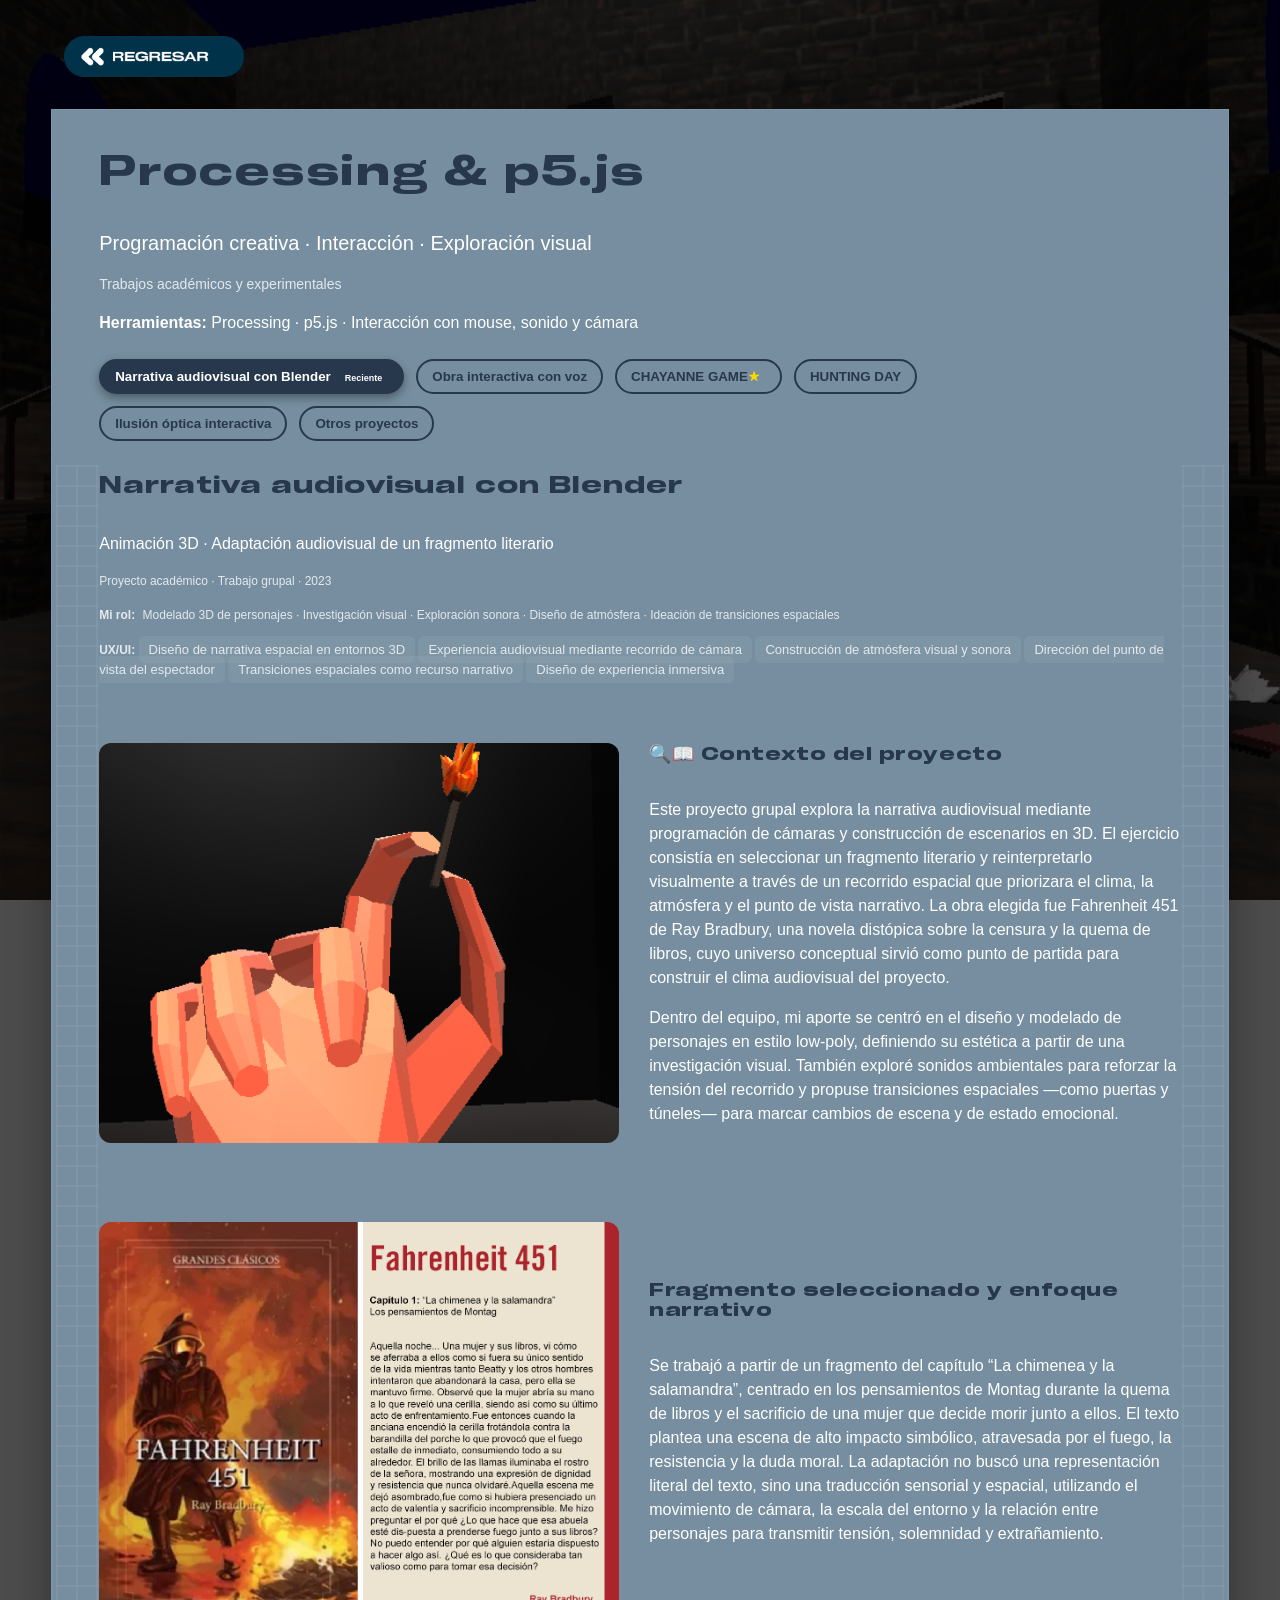
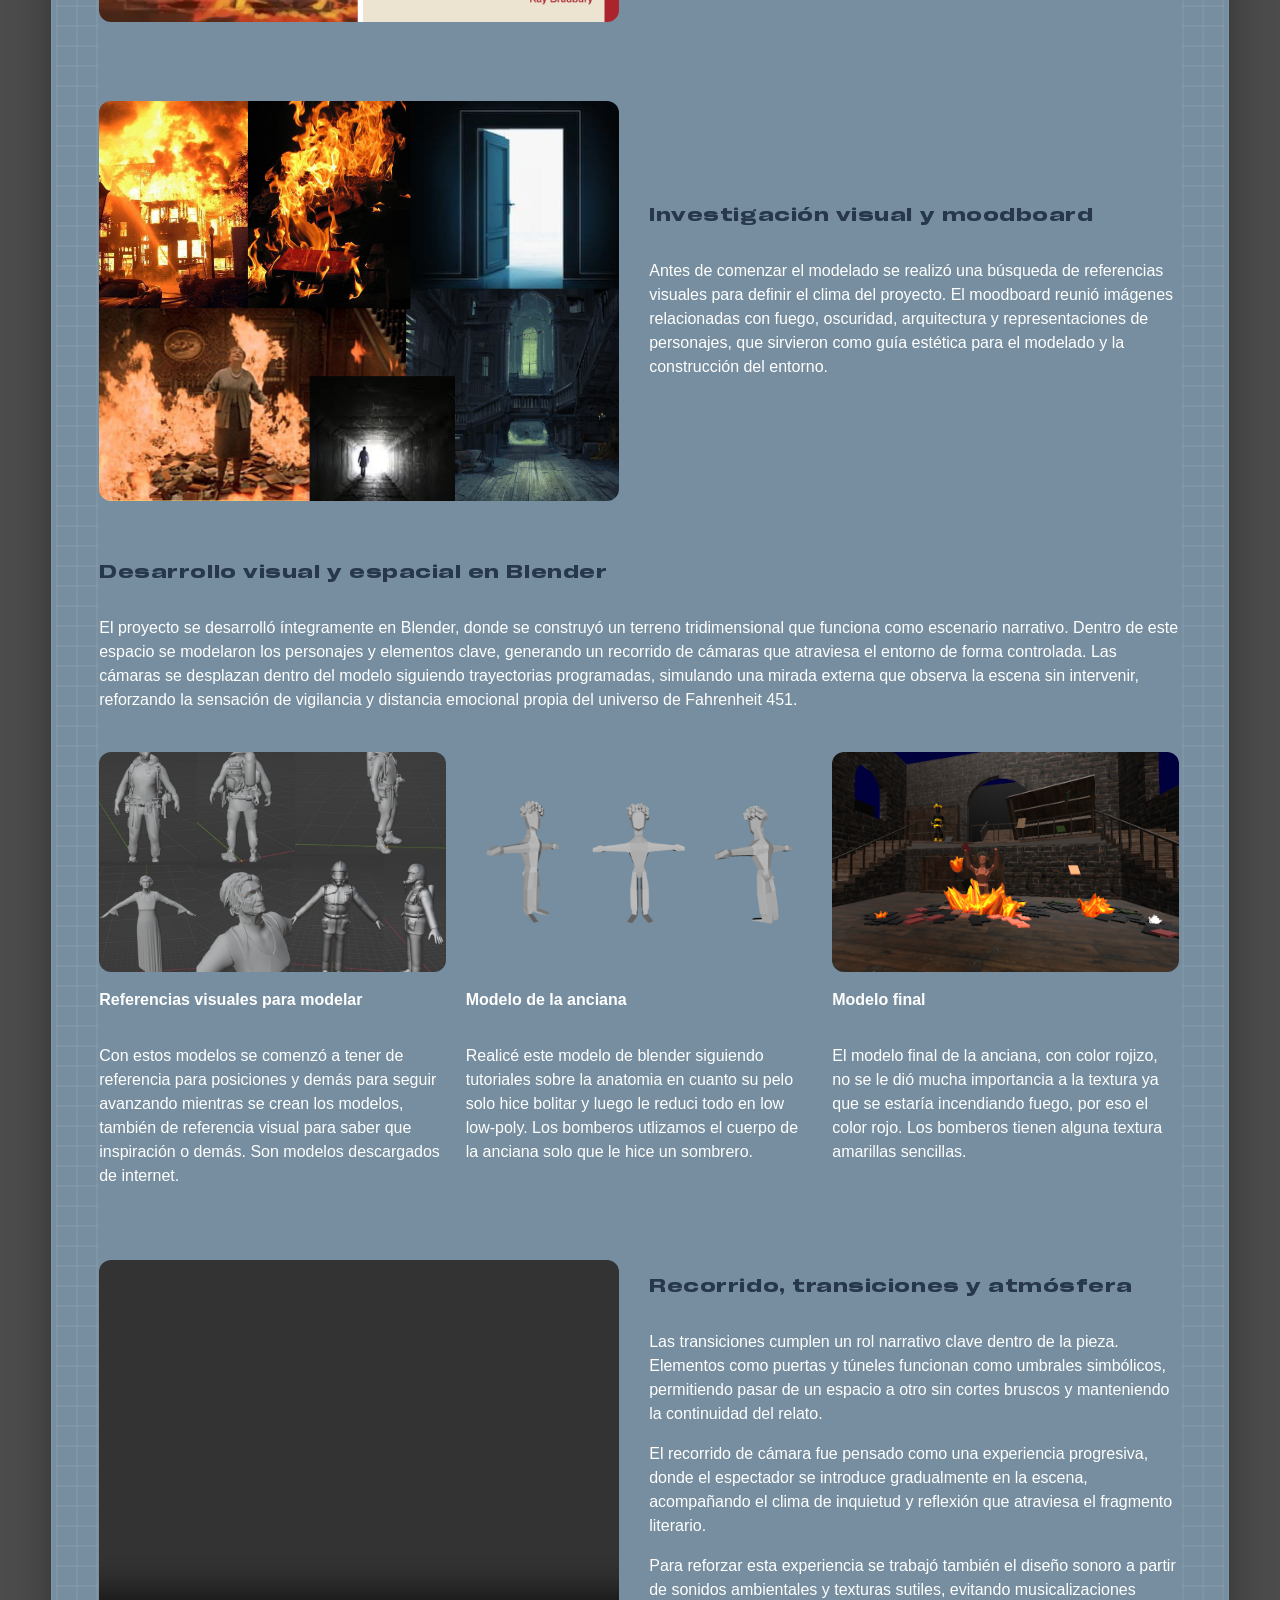
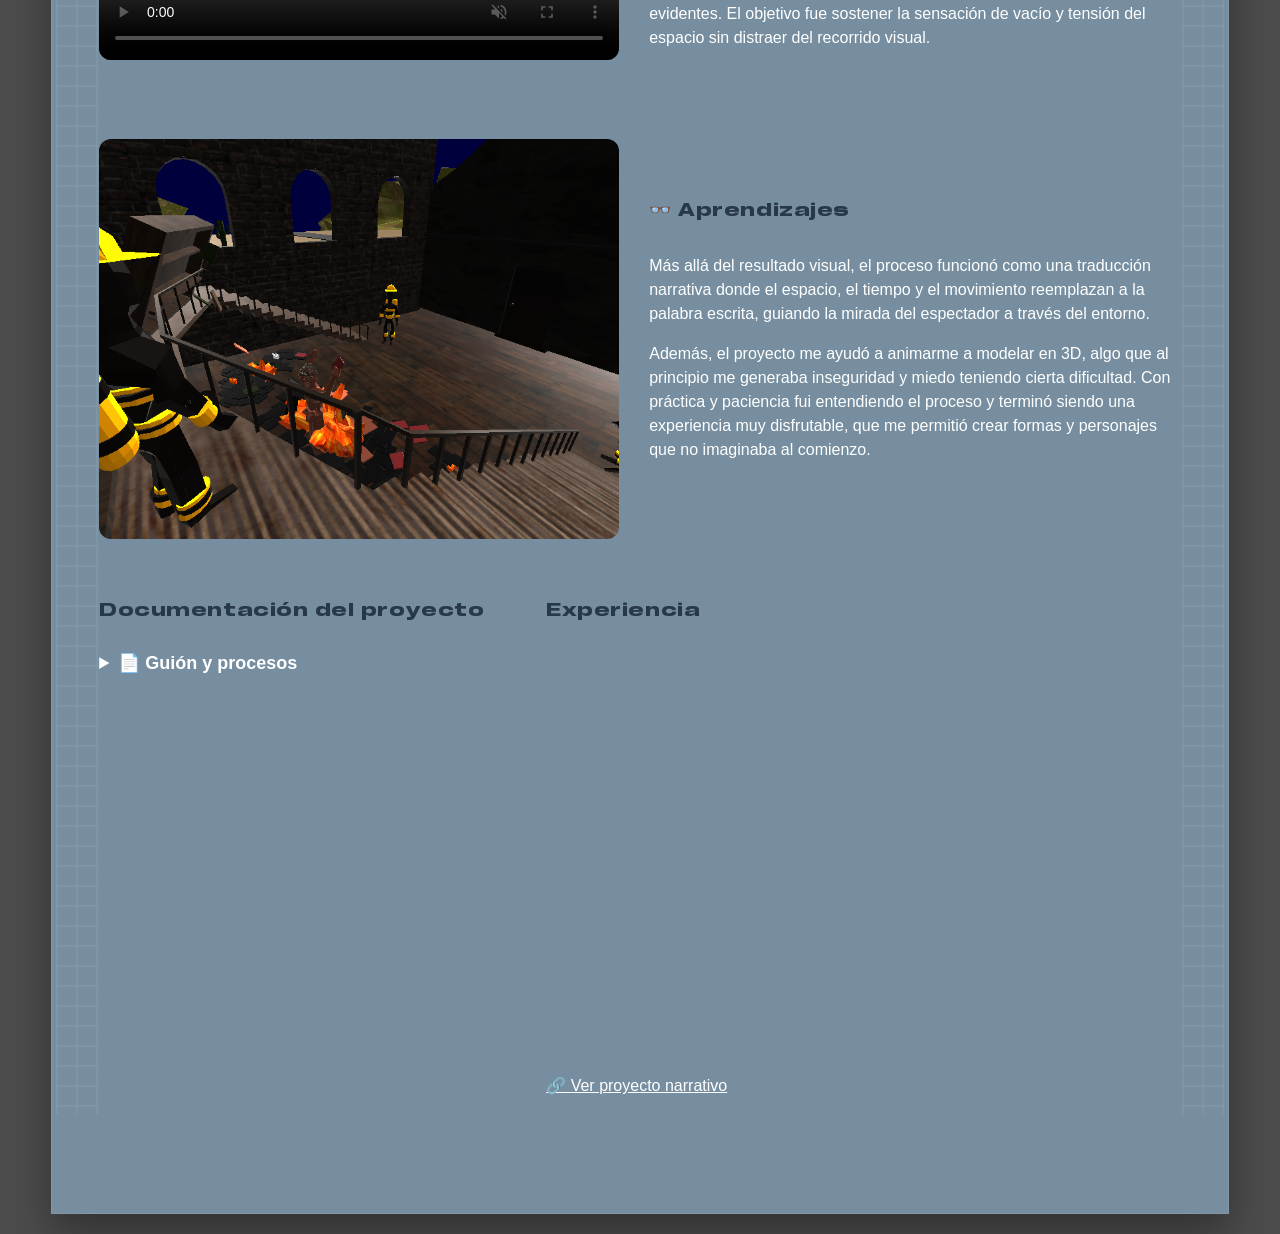
==== index.html @ 81675c68 "index.html" ====
<!DOCTYPE html>
<html lang="es">

<head>
  <meta charset="UTF-8">
  <meta name="viewport" content="width=device-width, initial-scale=1.0">
  <title>Processing – Proyectos</title>
  <link rel="stylesheet" href="css/processing.css">

</head>

<body>

  <a class="back" id="regresar" href="https://ramirojuarezgiacomo.github.io/ux-ui-2026" aria-label="Volver al portfolio">
    <img class="back-icon"  src="img/regresar.png" alt="Volver al portfolio">
  </a>


  <main class="project-content">
    <!-- HEADER -->
    <div class="content-panel">
      <header class="project-header">
        <h1>Processing & p5.js</h1>
        <p class="subtitle">
          Programación creativa · Interacción · Exploración visual
        </p>

        <p class="meta">
          Trabajos académicos y experimentales
        </p>

        <p class="role">
          <strong>Herramientas:</strong> Processing · p5.js · Interacción con mouse, sonido y cámara
        </p>

        <!-- BOTONES -->
        <div class="tabs">
          <button class="tab-btn reciente active" onclick="openTab('tp0')">Narrativa audiovisual con Blender</button>
          <button class="tab-btn" onclick="openTab('tp1')">Obra interactiva con voz</button>
          <button class="tab-btn favorito" onclick="openTab('tp2')">CHAYANNE GAME</button>
          <button class="tab-btn" onclick="openTab('tp3')">HUNTING DAY</button>
          <button class="tab-btn" onclick="openTab('tp4')">Ilusión óptica interactiva</button>
          <button class="tab-btn" onclick="openTab('tp5')">Otros proyectos</button>
        </div>
      </header>
<!-- TP 0 BLENDER -->
      <section id="tp0" class="tab-content active">

        <div class="text-block">
          <div class="project-info">
            <h2>Narrativa audiovisual con Blender</h2>

            <p class="subtitle">
              Animación 3D · Adaptación audiovisual de un fragmento literario
            </p>

            <p class="meta">
              Proyecto académico · Trabajo grupal · 2023
            </p>

  <p class="meta role-meta">
              <strong>Mi rol:</strong> Modelado 3D de personajes · Investigación visual ·
              Exploración sonora · Diseño de atmósfera · Ideación de transiciones espaciales
            </p>

            <p class="meta meta-ux">
<strong>UX/UI:</strong>
<i>Diseño de narrativa espacial en entornos 3D</i>
<i>Experiencia audiovisual mediante recorrido de cámara</i>
<i>Construcción de atmósfera visual y sonora</i>
<i>Dirección del punto de vista del espectador</i>
<i>Transiciones espaciales como recurso narrativo</i>
<i>Diseño de experiencia inmersiva</i>
</p>
          </div>


 <div class="bloque-boceto bloque-boceto-blender">

              <img src="img/blender/mano.PNG" class="media-boceto">
              <div class="texto-intro">
                <h3>🔍📖 Contexto del proyecto</h3>
          <p>Este proyecto grupal explora la narrativa audiovisual mediante programación de cámaras 
            y construcción de escenarios en 3D. El ejercicio consistía en seleccionar un fragmento 
            literario y reinterpretarlo visualmente a través de un recorrido espacial que priorizara 
            el clima, la atmósfera y el punto de vista narrativo. La obra elegida fue Fahrenheit 451 
            de Ray Bradbury, una novela distópica sobre la censura y la quema de libros, cuyo universo 
            conceptual sirvió como punto de partida para construir el clima audiovisual del proyecto.</p>
<p>
Dentro del equipo, mi aporte se centró en el diseño y modelado de personajes en estilo low-poly, 
definiendo su estética a partir de una investigación visual. También exploré sonidos ambientales 
para reforzar la tensión del recorrido y propuse transiciones espaciales —como puertas y túneles— 
para marcar cambios de escena y de estado emocional.</p>
              </div>
            </div>

          
<div class="bloque-boceto bloque-boceto-blender">
              <img src="img/blender/libro.png" class="media-boceto">
              <div class="texto-intro">
                <h3>Fragmento seleccionado y enfoque narrativo</h3>
                <p>Se trabajó a partir de un fragmento del capítulo “La chimenea y la salamandra”,
            centrado en los pensamientos de Montag durante la quema de libros y el sacrificio
            de una mujer que decide morir junto a ellos. El texto plantea una escena de alto impacto
            simbólico, atravesada por el fuego, la resistencia y la duda moral.
            La adaptación no buscó una representación literal del texto, sino una traducción sensorial
            y espacial, utilizando el movimiento de cámara, la escala del entorno y la relación entre
            personajes para transmitir tensión, solemnidad y extrañamiento.</p>

              </div>

            </div>

<div class="bloque-boceto bloque-boceto-blender">
<img src="img/blender/moodboard.png" class="media-boceto">
<div class="texto-intro">
<h3>Investigación visual y moodboard</h3>
<p>
Antes de comenzar el modelado se realizó una búsqueda de referencias
visuales para definir el clima del proyecto. El moodboard reunió
imágenes relacionadas con fuego, oscuridad, arquitectura y
representaciones de personajes, que sirvieron como guía estética
para el modelado y la construcción del entorno.
</p>
</div>
</div>


          <h3>Desarrollo visual y espacial en Blender</h3>
          <p>El proyecto se desarrolló íntegramente en Blender, donde se construyó un terreno
            tridimensional que funciona como escenario narrativo. Dentro de este espacio se modelaron
            los personajes y elementos clave, generando un recorrido de cámaras que atraviesa el entorno
            de forma controlada.
            Las cámaras se desplazan dentro del modelo siguiendo trayectorias programadas, simulando una mirada
            externa que observa la escena sin intervenir, reforzando la sensación de vigilancia y distancia
            emocional propia del universo de Fahrenheit 451.</p>


            <div class="media-row media-row-3">

              <div class="media-item">

                <img src="img/blender/modelos.png">

                <p><b>Referencias visuales para modelar</b></p>

                <p>
                  Con estos modelos se comenzó a tener de referencia para posiciones y demás para seguir
                  avanzando mientras se crean los modelos, también de referencia visual para saber
                  que inspiración o demás. Son modelos descargados de internet.
                </p>

              </div>

              <div class="media-item">

                <img src="img/blender/modelo.png">

                <p><b>Modelo de la anciana</b></p>

                <p>
                  Realicé este modelo de blender siguiendo tutoriales sobre la anatomia
                  en cuanto su pelo solo hice bolitar y luego le reduci todo en low low-poly.
                  Los bomberos utlizamos el cuerpo de la anciana solo que le hice un sombrero.
                </p>

              </div>


              <div class="media-item">

                <img src="img/blender/vieja.PNG"
                  alt="Entorno interactivo del dojo">

                <p><b>Modelo final</b></p>

                <p>
                  El modelo final de la anciana, con color rojizo, no se le dió mucha 
                  importancia a la textura ya que se estaría incendiando fuego,
                  por eso el color rojo. Los bomberos tienen alguna textura
                  amarillas sencillas.
                </p>

              </div>
            </div>

<div class="bloque-boceto bloque-boceto-blender">
            <video class="media-boceto" controls muted playsinline >
              <source src="videos/blender/tunel.mp4" type="video/mp4">
              
            </video>

 <div class="texto-intro">
<h3>Recorrido, transiciones y atmósfera</h3>

<p>
Las transiciones cumplen un rol narrativo clave dentro de la pieza.
Elementos como puertas y túneles funcionan como umbrales simbólicos,
permitiendo pasar de un espacio a otro sin cortes bruscos y manteniendo
la continuidad del relato.
</p>

<p>
El recorrido de cámara fue pensado como una experiencia progresiva,
donde el espectador se introduce gradualmente en la escena,
acompañando el clima de inquietud y reflexión que atraviesa
el fragmento literario.
</p>

<p>
Para reforzar esta experiencia se trabajó también el diseño sonoro
a partir de sonidos ambientales y texturas sutiles, evitando
musicalizaciones evidentes. El objetivo fue sostener la sensación
de vacío y tensión del espacio sin distraer del recorrido visual.
</p>
</div>
</div>


<div class="bloque-boceto bloque-boceto-blender">
              <img src="img/blender/vista-escalera.PNG" class="media-boceto">
              <div class="texto-intro">
                <h3>👓 Aprendizajes</h3>
<p>
Más allá del resultado visual, el proceso funcionó como una traducción narrativa donde el espacio, el tiempo y el movimiento reemplazan a la palabra escrita, guiando la mirada del espectador a través del entorno.
</p>

<p>
Además, el proyecto me ayudó a animarme a modelar en 3D, algo que al principio me generaba inseguridad y miedo teniendo cierta dificultad. Con práctica y paciencia fui entendiendo el proceso y terminó siendo una experiencia muy disfrutable, que me permitió crear formas y personajes que no imaginaba al comienzo.
</p>
              </div>
            </div>


<div class="experiencia-layout">
  <!-- IZQUIERDA -->
  <div class="experiencia-left">
          <div class="pdfs" style="margin-top: 0">
            <h3>Documentación del proyecto</h3>

            <details>
              <summary>📄 Guión y procesos </summary>
              <iframe src="docs/projects/fahrenheit/fahrenheit.pdf"></iframe>

          </div>
  </div>

  <!-- DERECHA -->
  <div class="experiencia-right">
            <h3>Experiencia</h3>

          <iframe src="https://ramirojuarezgiacomo.github.io/Portfolio/web04/index.html" width="100%" height="550"
            style="border:none; margin-top:20px; height: 400px;" loading="lazy">
          </iframe>

          <a class="project-link" href="https://ramirojuarezgiacomo.github.io/Portfolio/web04/index.html"
            target="_blank">
            🔗 Ver proyecto narrativo
          </a>
    
</div>
</div> 





        </div>

      </section>

      <!-- TP1 VOZ -->
      <section id="tp1" class="tab-content">
        <div class="text-block">
          <div class="project-info">
            <h2>Obra interactiva con voz</h2>

            <p class="subtitle">
              Programación creativa · Visual generativo con interacción al sonido
            </p>

            <p class="meta">
              Proyecto académico · Trabajo grupal · p5.js · 2023
            </p>

  <p class="meta role-meta">
              <strong>Mi rol:</strong> Investigación de referentes interactivos ·
              Diseño visual de la composición · Desarrollo en p5.js ·
              Revisión de errores y soporte técnico durante la programación
            </p>
<p class="meta meta-ux">
<strong>UX/UI:</strong>
<i>Diseño de interacción mediante sonido y voz</i>
<i>Relación acción–respuesta en tiempo real</i>
<i>Feedback visual a partir de entrada de audio</i>
<i>Exploración de interfaces generativas</i>
<i>Comprensión de interacción usuario–sistema</i>
<i>Experimentación con programación creativa</i>
</p>
          </div>

<div class="bloque-boceto bloque-boceto-voz">
<video controls class="media-boceto">
  <source src="videos/voz/explicacion.mp4" type="video/mp4">
</video>

<div class="texto-intro">
<h3>🔍 Concepto e interacción</h3>
<p>
Esta obra interactiva explora el sonido y la voz como forma de interacción directa con una
    composición visual generativa. La intensidad del audio capturado por el micrófono modifica
    parámetros visuales en tiempo real.
<br>
Gestos simples como hablar o aplaudir activan el sistema y producen respuestas visuales
    inmediatas, generando cambios en el color y la posición de los elementos en pantalla y
    reforzando la relación de causa–efecto entre el usuario y la obra.
<br>
Dentro del trabajo grupal participé en la investigación de referentes interactivos, el diseño
    visual de la composición y el desarrollo en p5.js junto con mis compañeros, además de colaborar
    en la revisión de errores durante la programación.
</p>
</div>
</div>


<div class="bloque-boceto bloque-boceto-voz">

  <div class="media-col">
    <img src="videos/voz/autor.png" class="media-boceto">
    <p class="media-caption">Autor: Michelle Calkins</p>
  </div>
<div class="texto-intro">
  <h3>🎨 Búsqueda de referentes artísticos</h3>

<p>
La primera etapa consistió en investigar distintas obras interactivas basadas en sonido y voz. 
A partir de este análisis se seleccionó un referente artístico viable de implementar, priorizando 
artistas menos difundidos.
<br>
Esta referencia permitió definir una interacción clara entre sonido y respuesta visual, 
orientando tanto el diseño de la pieza como su desarrollo técnico.
</p>
</div>
</div>


<h3>💻 Proceso y desarrollo técnico</h3>
<p>
La obra fue desarrollada en p5.js utilizando la entrada de micrófono para analizar niveles de 
sonido y traducirlos a variables visuales.
<br>
La composición está formada por cuadros abstractos que cambian color y posición según la 
intensidad del audio detectado, permitiendo que el usuario comprenda rápidamente cómo sus 
acciones influyen en la obra.
</p>

<p class="process-text">
Durante el desarrollo se realizaron distintos prototipos para explorar
cómo traducir el sonido en comportamiento visual. Estas pruebas permitieron
ajustar la relación entre intensidad de audio y respuesta en pantalla,
definiendo progresivamente la lógica final de la obra.
</p>

<div class="media-row media-row-2">

<div class="media-item">
<video controls muted style="width:100%; height:300px; object-fit: cover;">
  <source src="videos/voz/prototipo00.mp4" type="video/mp4">
</video>
<p class="mini-caption">
Primeras pruebas en Processing centradas en la alineación y generación de formas.
</p>
</div>

<div class="media-item">
<video controls muted style="width:100%; height:300px; object-fit: cover;">
  <source src="videos/voz/prototipo01.mp4" type="video/mp4">
</video>
<p class="mini-caption">
Transición a p5.js y exploración de la relación entre intensidad sonora, color y movimiento.
</p>
</div>

</div>




<div class="experiencia-layout">

  <!-- IZQUIERDA -->
  <div class="experiencia-left">
<h3>👓 Aprendizajes</h3>
    <p>
    El proyecto funcionó como una exploración entre sonido, imagen y usuario dentro de un sistema interactivo.
    La experiencia permitió integrar investigación artística, diseño visual y programación, comprendiendo
    cómo una acción simple del usuario puede generar respuestas visuales en tiempo real.
    </p>
    <p>
    Durante el desarrollo aparecieron limitaciones en el sistema de detección de sonido, que no siempre
    respondía con precisión. Esto permitió identificar problemas técnicos y comprender mejor el
    funcionamiento de la entrada de audio en p5.js.
    </p>

<div class="pdfs" style="margin-top: 32px;">
            <h3>Documentación del proyecto</h3>
            <details>
              <summary>📄 Artista y obra </summary>
              <iframe src="docs/projects/vozinteraccion/vozinteraccion.pdf" style="height: 250px;"></iframe>
            </details>
<details>
<summary>🔗 Ver prototipos interactivos</summary>
        <div class="prototipos-grid-custom">
          <div class="prototipos-col-custom">
            <ul>
  <li><a href="https://editor.p5js.org/teisun/full/FSy8ou1YO" target="_blank">Prototipo 1</a></li>
  <li><a href="https://editor.p5js.org/teisun/full/UXQIKKjHJ" target="_blank">Prototipo 2</a></li>
  <li><a href="https://editor.p5js.org/teisun/full/iPjK9TsbF" target="_blank">Prototipo 3</a></li>
    <li><a href="https://editor.p5js.org/teisun/full/dOO534vQ4" target="_blank">Prototipo 4</a></li>
    </ul>
</div>

<div class="divider-vertical"></div>

<div class="prototipos-col-custom">
  <ul>
  <li><a href="https://editor.p5js.org/teisun/full/ifbWNlhQI" target="_blank">Prototipo 5</a></li>
  <li><a href="https://editor.p5js.org/teisun/full/r8mIo8dtk" target="_blank">Prototipo 6</a></li>
  <li><a href="https://editor.p5js.org/teisun/full/Z6qOVVc8D" target="_blank">Prototipo 7</a></li>
</ul>
</div>
</div>
</details>
          </div>
  </div>

  <!-- DERECHA -->
  <div class="experiencia-right">
    <h3>Experiencia</h3>

    <iframe src="https://editor.p5js.org/teisun/full/ybwLZbltY" loading="lazy"></iframe>

    <a class="project-link"
      href="https://ramirojuarezgiacomo.github.io/Portfolio/web03/index.html"
      target="_blank">
      🔗 Abrir en nueva pestaña
    </a>

    
</div>
</div>



        </div>
      </section>

      <!-- TP2 CHAYANNE -->
      <section id="tp2" class="tab-content">
        <div class="text-block">
          <div class="project-info">
            <h2>CHAYANNE GAME</h2>

            <p class="subtitle">
              Videojuego 2D · Juego de caída vertical inspirado en NS-Shaft
            </p>

            <p class="meta">
              Proyecto académico · Trabajo individual · Processing · 2022
            </p>

  <p class="meta role-meta">
              <strong>Mi rol:</strong> Diseño de mecánicas de juego · Adaptación y personalización del código base ·
              Diseño visual del personaje · Implementación de plataformas y sistema de puntaje ·
              Estructura de pantallas y navegación del juego
            </p>

            <p class="meta meta-ux">
<strong>UX/UI:</strong>
<i>Diseño de mecánicas de juego</i>
<i>Feedback visual en plataformas y estados del jugador</i>
<i>Lectura espacial y toma de decisiones en tiempo real</i>
<i>Estructura de pantallas y navegación del juego</i>
<i>Sistema de puntaje y progresión</i>
<i>Iteración y personalización de gameplay</i>
</p>
          </div>


<div class="bloque-boceto bloque-boceto-chayanne">

<img src="img/chayanne/chayanne.png" class="media-boceto" style="object-fit: contain;">

<div class="texto-intro">
<h3>🔍📖 Contexto y concepto del juego</h3>

<p>
Proyecto individual desarrollado en Processing, inspirado en los juegos de caída vertical
como NS-Shaft. A partir de un tutorial base, el proyecto fue adaptado y personalizado
tanto en lo estético como en lo lúdico, incorporando decisiones propias en mecánicas,
diseño visual y estructura del juego.
</p>

<p>
El jugador controla una versión caricaturesca de Chayanne que cae constantemente
en un entorno vertical. El objetivo es mantenerse en el aire el mayor tiempo posible,
evitando la caída y alcanzando una meta de 30 puntos, lo que introduce una lógica
de supervivencia y desafío progresivo.
</p>
</div>
          </div>

<div class="bloque-boceto bloque-boceto-chayanne">
<video controls muted playsinline class="media-boceto">
<source src="videos/chayanne/chayanne.mp4" type="video/mp4">
</video>

<div class="texto-intro">
<h3>Gameplay y sistema del juego</h3>
<p>
A lo largo del recorrido, el jugador interactúa con distintos tipos de plataformas con
comportamientos específicos. Algunas superficies son estables y permiten avanzar con
seguridad, mientras que otras son deslizantes y dificultan el control del personaje.
También aparecen bloques que reducen la vida del jugador y plataformas de rebote que
modifican el ritmo del descenso.
</p>

<p>
Esta variedad obliga a tomar decisiones rápidas y a leer el espacio de forma constante,
manteniendo la tensión del gameplay y la atención del jugador.
</p>

<p>
El juego se organiza mediante un sistema de pantallas que separa claramente el inicio,
la partida, las pantallas de resultado (victoria y derrota) y una pantalla de créditos.
Esta estructura permitió trabajar la lógica de estados dentro de Processing y presentar
el proyecto como un videojuego completo, más allá de una simple prueba técnica.
</p>

<p>
Durante la partida, el jugador debe mantenerse en el aire el mayor tiempo posible y
alcanzar una meta de 30 puntos para ganar, lo que introduce una lógica de desafío
progresivo basada en supervivencia.
</p>
</div>

</div>

<div class="bloque-boceto bloque-boceto-chayanne">

<div class="icon-block">

<span class="icon">🎵</span>

<audio controls >
  <source src="audio/chayanne/chayanneSong.wav" type="audio/wav">
</audio>

</div>

<div class="texto-intro">
<h3>Diseño visual y sonoro</h3>

<p>
En el aspecto sonoro se incorporó música instrumental de Chayanne, lo que refuerza
el tono humorístico y paródico del juego.
</p>

<p>
La identidad visual combina una representación caricaturesca del personaje con
fondos simples inspirados en estética pixel art. Para la pantalla inicial se utilizó
una imagen de cielo y pasto como referencia visual al género de videojuegos retro,
mientras que durante la partida el escenario mantiene un fondo de cielo con nubes
en estilo pixel que permanece constante durante el descenso.
</p>

<p>
El juego también utiliza pantallas de resultado simples para comunicar el estado de
la partida. Al perder aparece una imagen de una esfera roja enojada, mientras que al
ganar se muestra una esfera amarilla felicitando al jugador, reforzando el tono
humorístico del proyecto mediante referencias visuales reconocibles.
</p>
</div>


</div>
  
<div class="bloque-boceto bloque-boceto-chayanne">

<img src="img/chayanne/chayanne2.jpg" class="media-boceto">

<div class="texto-intro">

<h3>👓 Aprendizajes</h3>
<p>
Este proyecto implicó explorar la relación entre programación interactiva, diseño de
mecánicas y construcción de una experiencia jugable. A partir de la adaptación de un
tutorial base, el proceso se centró en comprender cómo pequeñas decisiones de diseño
pueden modificar el ritmo, la dificultad y la lógica del juego.
</p>

<p>
El desarrollo permitió experimentar con la implementación de plataformas con
comportamientos distintos, el sistema de puntaje y la organización de estados dentro
de Processing, integrando programación, diseño visual y estructura de navegación en
un mismo proyecto.
</p>

<p>
Chayanne Game funciona así como un ejercicio de aprendizaje en diseño de videojuegos,
donde la adaptación de referencias existentes, la experimentación con mecánicas y el
uso del humor como recurso conceptual permitieron construir una experiencia interactiva
con identidad propia.
</p>
</div>
</div>

<h3>Experiencia</h3>
            <iframe src="https://openprocessing.org/sketch/2876491/embed/" width="100%" height="700"></iframe>
          <a class="project-link" href="https://openprocessing.org/sketch/2876491"
            target="_blank">
            🔗 Ver completo
          </a>
          
          </div>
      </section>

      <!-- TP3 DUCK -->
      <section id="tp3" class="tab-content">

        <div class="text-block">
          <div class="project-info">
            <h2>Hunting Day</h2>

            <p class="subtitle">
              Videojuego 2D · Recreación interactiva inspirada en Duck Hunt
            </p>

            <p class="meta">
              Proyecto académico · Trabajo grupal · Processing · 2022
            </p>

  <p class="meta role-meta">
              <strong>Mi rol:</strong> Adaptación de recursos visuales · Implementación de efectos de sonido ·
              Diseño de textos y elementos en pantalla · Desarrollo de botones y pantallas de estado
              (victoria, derrota y créditos) · Integración visual y sonora con la lógica del juego
            </p>

            <p class="meta meta-ux">
<strong>UX/UI:</strong>
<i>Diseño de interfaz para videojuego 2D</i>
<i>Feedback visual y sonoro en acciones del jugador</i>
<i>Diseño de textos y elementos informativos en pantalla</i>
<i>Estados del sistema: victoria, derrota y créditos</i>
<i>Diseño de botones y navegación entre pantallas</i>
<i>Integración visual con la lógica del juego</i>
</p>
          </div>


<div class="bloque-boceto bloque-boceto-duck">


<img src="img/duck/inicio.png" class="media-boceto">

<div class="texto-intro">
<h3>🔍📖 Concepto del proyecto</h3>

<p>
Hunting Day es un videojuego 2D desarrollado en Processing inspirado en el
clásico Duck Hunt. El objetivo del proyecto fue recrear su dinámica de juego,
su estética visual y la lógica que caracteriza al título original.
</p>

<p>
La propuesta buscó reproducir la experiencia de caza de patos voladores
manteniendo elementos característicos del juego clásico como el sistema de
puntaje, los tiempos de espera entre rondas y sus estados de victoria o derrota.
</p>

<p>
Incluso se conservaron ciertas limitaciones visuales propias de la época,
como la baja legibilidad del puntaje, para mantener la identidad del juego
original y reflexionar sobre cómo esas decisiones técnicas también forman
parte de su diseño.
</p>
</div>
          </div>

<h3>Mi rol en el proyecto</h3>

<div class="media-row-2">
<div class="media-item">
<p><b>Diseño visual</b></p>
<ul>
<li>Adaptación de gráficos inspirados en Duck Hunt</li>
<li>Diseño de textos y elementos en pantalla</li>
<li>Integración estética del sistema de puntaje</li>
</ul>
</div>

<div class="media-item">
  <p><b>Sonido e interacción</b></p>
<ul>
<li>Implementación de efectos de sonido</li>
<li>Desarrollo de botones interactivos</li>
<li>Pantallas de victoria, derrota y créditos</li>
</ul>
</div>

</div>


<div class="bloque-boceto bloque-boceto-duck">
<div class="texto-intro">
<h3>Trabajo colaborativo y desarrollo</h3>

<p>
La programación principal del juego —movimiento de los patos, sistema de
disparo, mira, puntaje y mecánicas jugables— fue desarrollada por otro
integrante del equipo.
</p>

<p>
Mi trabajo consistió en integrar estos sistemas con el diseño visual
y sonoro del proyecto, desarrollando las pantallas del juego y los
elementos de interfaz necesarios para completar la experiencia.
</p>

<p>
El trabajo grupal permitió articular distintas áreas del desarrollo
de videojuegos y coordinar decisiones técnicas y estéticas dentro
de un mismo proyecto.
</p>
</div>
<img src="img/duck/perro_olfato.gif" class="media-boceto" style="object-fit: contain;">

</div>

<div class="bloque-boceto bloque-boceto-duck">


<img src="img/duck/perropato.png" class="media-boceto" style="object-fit: contain;">

<div class="texto-intro">
<h3>👓 Aprendizajes</h3>

<p>
El proyecto permitió explorar el proceso de adaptación de un videojuego
clásico, analizando cómo las decisiones técnicas, visuales y de interacción
construyen la identidad de una experiencia lúdica.
</p>

<p>
También implicó trabajar de forma colaborativa en el desarrollo de un
sistema interactivo, integrando programación, diseño visual y sonido
para construir un videojuego completo dentro de Processing.
</p>
</div>

</div>

<h3>Experiencia</h3>
          <iframe src="https://openprocessing.org/sketch/2876523/embed/" width="100%" height="700"></iframe>
                  <a class="project-link" href="https://openprocessing.org/sketch/2876523"
            target="_blank">
            🔗 Ver completo
          </a>
        </div>
      </section>

      <!-- TP4 ILUSION -->
      <section id="tp4" class="tab-content">
        <div class="text-block">
          <div class="project-info">
            <h2>Ilusión óptica interactiva</h2>

            <p class="subtitle">
              Programación creativa · Experimento visual basado en percepción e interacción
            </p>

            <p class="meta">
              Proyecto académico · Trabajo individual · Processing · 2022
            </p>

  <p class="meta role-meta">
              <strong>Mi rol:</strong> Diseño conceptual de la ilusión óptica ·
              Programación del sistema visual interactivo · Desarrollo de animación rotatoria ·
              Implementación de interacción mediante movimiento del mouse
            </p>

            <p class="meta meta-ux">
<strong>UX/UI:</strong>
<i>Diseño de interacción mediante movimiento del cursor</i>
<i>Feedback visual en tiempo real</i>
<i>Exploración perceptiva a través de animación generativa</i>
<i>Relación acción–respuesta entre usuario y sistema</i>
<i>Diseño de comportamiento visual dinámico</i>
<i>Experimentación con programación creativa</i>
</p>
          </div>

<h3>🔍📖 Concepto</h3>

<p>
Proyecto individual orientado a la exploración de la percepción visual
a través de programación creativa en Processing.
</p>

<p>
La propuesta consiste en una ilusión óptica interactiva construida a partir
de líneas geométricas que reaccionan al movimiento del usuario,
generando variaciones de escala y rotación en tiempo real.
</p>

<p>
El proyecto investiga cómo pequeñas modificaciones en la estructura
geométrica de una imagen pueden producir sensaciones de profundidad,
movimiento y distorsión perceptiva.
</p>


<div class="bloque-boceto">

  <div class="texto-intro">
<h3>Sistema visual e interacción</h3>
<div class="mini-grid">

<div class="mini-item">
<p><b>⚙️ Construcción visual</b></p>

<p>
La pieza se construye a partir de un círculo formado por múltiples líneas
entrelazadas que generan una trama geométrica densa. El sistema mantiene
un movimiento de rotación constante, creando una sensación de flujo continuo.
</p>

</div>

<div class="mini-item">
  <p><b>💻 Interacción</b></p>

<p>
La posición del mouse modifica el tamaño del sistema visual. Al acercarse
al centro la figura se contrae, mientras que al desplazarse hacia el
exterior se expande, generando una sensación de zoom dinámico.
</p>

</div>

</div>
</div>

<div class="divider-vertical"></div>

<div class="texto-intro">
          <h3>Experiencia perceptiva</h3>

          <p>
La combinación de rotación, repetición de líneas y cambios
de escala genera un efecto visual envolvente que puede
resultar hipnótico o desorientador.
</p>

<p>
La ilusión no se basa en una imagen fija, sino en la
relación dinámica entre movimiento, interacción y
respuesta visual del sistema.
</p>

<p>
El usuario es invitado a experimentar con el movimiento
del cursor para descubrir cómo pequeñas variaciones
modifican la percepción de profundidad y movimiento
dentro de la figura.
</p>
</div>
</div>

<h3>👓 Aprendizajes</h3>

<p>
Este proyecto permitió explorar la programación creativa como herramienta
para la construcción de experiencias visuales interactivas. A través del
desarrollo de la ilusión óptica, el proceso implicó experimentar con
estructuras geométricas, movimiento y animación para generar un sistema
visual dinámico capaz de responder en tiempo real a la interacción del usuario.
</p>

<p>
La experiencia también permitió comprender cómo pequeñas variaciones en
parámetros visuales como la escala, la repetición y la rotación pueden
modificar significativamente la percepción de profundidad y movimiento
dentro de una imagen. De esta manera, el proyecto funcionó como un
ejercicio de exploración entre programación, diseño visual y percepción.
</p>

<p>
Más allá del resultado visual, el trabajo consolidó el uso de Processing
como herramienta para experimentar con comportamiento gráfico e interacción,
permitiendo construir una pieza donde la imagen no es estática, sino que
se transforma constantemente a partir de la relación entre sistema y usuario.
</p>

<h3>Experiencia</h3>
          <iframe src="https://openprocessing.org/sketch/2876483/embed/" width="100%" height="600"></iframe>
             <a class="project-link" href="https://openprocessing.org/sketch/2876483"
            target="_blank">
            🔗 Ver completo
          </a>
        </div>
      </section>

      <!-- TP5 OTROS -->
      <section id="tp5" class="tab-content">
        <div class="text-block">
          <h2>Otros proyectos de Processing</h2>
          <p>
            Existen otros trabajos realizados en Processing que,
            por limitaciones técnicas, no se encuentran disponibles
            en formato web.
          </p>

          <p>
            Estos proyectos continúan explorando programación creativa,
            interacción y composición visual.
            Se pueden descargar para su visualización y ejecución local.
          </p>
          <a class="download-btn" href="https://github.com/Ramirojuarezgiacomo/Portfolio/tree/main/Processing"
            target="_blank">
            🔗 Ver repositorio de Processing en GitHub
          </a>
        </div>
      </section>

    </div>
  </main>

  <script src="js/processing.js"></script>
</body>

</html>
---- css/processing.css ----
* {
  box-sizing: border-box;
  margin: 0;
  padding: 0;
}


body {
  position: relative;
  background: #000;
  color: #fff;
  overflow-x: hidden;
}

/* FONDOS DE TABS */

/* Blender */
body.bg-tp0 {
  background:
    linear-gradient(rgba(0, 0, 0, 0.70),
      rgba(0, 0, 0, 0.70)),
    url("../img/fondo/processing/vieja.PNG") center / cover no-repeat fixed;

  color: #fff;
}


/* Voz */
body.bg-tp1 {
  background:
    linear-gradient(rgba(0, 0, 0, 0.80),
      rgba(0, 0, 0, 0.80)),
    url("../img/fondo/processing/cuadrocolores.jpg") center / cover no-repeat fixed;

  color: #fff;
}

/* Chayanne */
body.bg-tp2 {
  background:
    linear-gradient(rgba(0, 0, 0, 0.60),
      rgba(0, 0, 0, 0.60)),
    url("../img/fondo/processing/chayanne.png") center / cover no-repeat fixed;
  color: #fff;
}

/* dcuk */
body.bg-tp3 {
  background:
    linear-gradient(rgba(0, 0, 0, 0.60),
      rgba(0, 0, 0, 0.60)),
    url("../img/fondo/processing/duck.jpg") center / cover no-repeat fixed;
  color: #fff;
}

/* ilusion */
body.bg-tp4 {
  background:
    linear-gradient(rgba(0, 0, 0, 0.60),
      rgba(0, 0, 0, 0.60)),
    url("../img/fondo/processing/ilusion.png") center / cover no-repeat fixed;

  color: #fff;
}

/* otros */
body.bg-tp5 {
  background: #27384c;
}


@font-face {
  font-family: 'CyGrotesk';
  src: url('../fonts/grotesk/CyGroteskStd-GrandDemi.woff2') format('woff2');
  font-style: normal;
  font-display: swap;
}

@font-face {
  font-family: 'Murs';
  src: url('../fonts/MursGothic-WideDark.woff2') format('woff2');
  font-weight: 300 900;
  font-style: normal;
  font-display: swap;
}

@font-face {
  font-family: 'Cosette';
  src: url('../fonts/CossetteTitre-Bold.woff2') format('woff2');
  font-style: normal;
  font-display: swap;
}

@font-face {
  font-family: 'Raela';
  /* esta puede ser */
  src: url('../fonts/grotesk/RaelaGrotesque-Black.woff2') format('woff2');
  font-style: normal;
  font-display: swap;
}

h1, h2 {
  font-family:
    'CyGrotesk',
    'Murs',
    'Cosette',
    'Raela',
    sans-serif;
  font-weight: 700;
  color: #27384c;
  letter-spacing: 0.04em;
}

h3 {
  font-family:
    'CyGrotesk',
    'Murs',
    'Cosette',
    'Raela',
    sans-serif;
  font-weight: 700;
  color: #27384c;
  letter-spacing: 0.03em;
}

/* TIPOGRAFÍA */
h1 {
  font-size: 32px;
}


h2 {
  font-size: 24px;
}

h3 {
  font-size: 18px;
}

a {
  font-size: 16px;
}

p {
  font-family: 'IBM Plex Sans', sans-serif;
  font-size: 16px;
  line-height: 1.5;
  color: #fff;
}

h1, h2, h3, p, a, summary, details {
  margin-bottom: 16px;
  margin-top: 16px;
}

summary, details, a { 
  font-size: 16px;
  font-family: 'IBM Plex Sans', sans-serif;
  line-height: 1.5;
  color: #fff;
}


ul, li {
  font-family: 'IBM Plex Sans', sans-serif;
  font-size: 16px;
  line-height: 1.5;
  color: #fff;
}

ul {
  margin-top: 16px;
  margin-bottom: 16px;
  padding-left: 22px;
}

li {
  margin-bottom: 8px;
}


/* TIPOGRAFÍA */


/* EDICION TEXTO */
.text-block {
  position: relative;
}


.text-block::before,
.text-block::after {
  content: "";
  position: absolute;
  top: 0;
  width: 4%;
  height: 100%;

  background:
    linear-gradient(rgba(255, 255, 255, 0.50) 2px, transparent 2px), /* horizontal */
    linear-gradient(90deg, rgba(255, 255, 255, 0.50) 2px, transparent 2px); /* vertical */

  background-size: 20px 20px;
  opacity: 0.12;
  pointer-events: none;
}

/* lado izquierdo */
.text-block::before {
  left: -4%;
}

/* lado derecho (espejado) */
.text-block::after {
  right: -4%;
  transform: scaleX(-1);
}


.content-panel {
  position: relative;
width: min(1300px, 90vw);
  margin: 0 auto 80px;
  padding: 36px 48px;

  background-color: color-mix(in srgb,
      var(--panel-color, #000000) var(--panel-alpha, 20%),
      transparent);

  backdrop-filter: blur(var(--panel-blur, 8px));
  -webkit-backdrop-filter: blur(var(--panel-blur, 8px));

  box-shadow:
    0 20px 40px rgba(0, 0, 0, 0.35),
    inset 0 0 0 1px rgba(255, 255, 255, 0.08);
}

body.bg-tp0,
body.bg-tp1,
body.bg-tp2,
body.bg-tp3,
body.bg-tp4,
body.bg-tp5 {
  --panel-color: #768e9f;
  --panel-alpha: 100%;
  --panel-blur: 1px;
}

/* EDICION TEXTO */

h1,
h2,
h3 {
  position: relative;
  display: inline-block;
  margin-top: 8px;
}

/* HEADER */

.back {
  position: relative;
  top: 20px;
  left: 64px;
  z-index: 9999;
  margin-left: 0;
  margin-bottom: 32px;
  display: inline-flex;
  line-height: 0;
  text-decoration: none;
cursor: pointer;
}

.back-icon {
  width: 180px; 
  height: auto;
  display: block;
    margin: 0;
cursor: pointer;
}



.panel-stage {
  position: relative;
  margin: 0 auto;
}

.content-panel {
  position: relative;
  z-index: 20;
}

.project-header {
  margin: 0 auto 24px;
  padding: 0;
}

.panel-stage,
.content-panel,
.project-header{
  width: 92vw;
  max-width: 1600px;
  margin: 0 auto;
}

.project-header h1 {
  font-size: 40px;
  color: #27384c;
}

.subtitle {
  font-size: 20px;
  margin-bottom: 8px;
}

.meta{
font-size:14px;
opacity:0.8;
margin-bottom:4px;
}

.role-meta strong{
opacity:1;
margin-right:4px;
}

.meta-ux i{
background:#ffffff14;
padding:6px 10px;
border-radius:6px;
font-size:13px;
font-style:normal;
}

.role {
  margin-top: 16px;
  font-size: 16px;
}

/* HEADER */

.tab-btn.favorito::after {
  content: "★";
  margin-right: 6px;
  color: gold;
}

.tab-btn.reciente::after {
  content: "Reciente";
  font-size: 9px;
  margin-left: 8px;
  padding: 2px 6px;
  border-radius: 10px;
  background: #27384c;
  color: white;
}

/* TABS */
.tabs {
  display: flex;
  flex-wrap: wrap;
  gap: 12px;
  margin: 24px 0;

  width: 85%;
}

.tab-btn {
  background: none;
  border: 2px solid #27384c;
  color: #27384c;
  padding: 8px 14px;
  border-radius: 20px;
  font-weight: 600;
  cursor: pointer;

  transition:
    transform 0.25s ease,
    background-color 0.25s ease,
    color 0.25s ease,
    box-shadow 0.25s ease;
}

.tab-btn:hover {
  background-color: #27384c;
  color: #fff;

  transform: translateY(-2px) scale(1.03);

  box-shadow:
    0 8px 18px rgba(0,0,0,0.4),
    0 0 10px rgba(39,56,76,0.35);
}


/* tab activa */
.tab-btn.active {
  background-color: #27384c;
  color: #fff;

  box-shadow:
    0 4px 10px rgba(0,0,0,0.35);
}

.tab-content {
  display: none;
}

.tab-content.active {
  display: block;
}

/* CONTENIDO */
.project-content {
  display: flex;
  flex-wrap: wrap;
  gap: 20px;
  padding: 20px;
}

section {
  margin-bottom: 64px;
}

img {
  width: 100%;
  margin-top: 24px;
  border-radius: 12px;
  margin-bottom: 32px;
}

/* CONTENIDO */


/* DOCUMENTACIÓN */
/* PDFs */
.pdfs details {
  margin-bottom: 24px;
}

.pdfs summary {
  font-size: 18px;
  cursor: pointer;
  font-weight: 600;
}

.pdfs iframe {
  width: 100%;
  height: 80vh;
  border: none;
  margin-top: 16px;
}

.website-link,
.figma-link {
  display: block;
  margin-top: 12px;
  margin-bottom: 28px;
  font-weight: 600;
  text-decoration: none;
  color: #27384c;
}

.figma-link:hover {
  text-decoration: underline;
}

.website-link:hover {
  text-decoration: underline;
}

/* DOCUMENTACIÓN */

/* HEADER DENTRO TABS*/

.project-info {
  width: 100%;
  margin: 0 auto 32px;
  padding: 0;
}

.project-info .subtitle {
  font-size: 16px;
}

.project-info .meta {
  font-size: 12px;
}

.project-info .role {
  font-size: 14px;
}

video {
  width: 100%;
  height: auto;
  margin-bottom: 16px;
  border-radius: 12px;
}

img,
video,
iframe {
  max-width: 100%;
  height: 600px;
}

/* Mobile */
@media (max-width: 768px) {

  .back {
  display: inline-flex;
    top: 20px;
  left: 0px;
  margin-left: 12px;
  margin-bottom: 32px;

  }

  .back-icon {
    width: 120px;
    max-width: 100%;
  }


  .project-content {
    display: block !important;
    padding: 10px !important;
  }
    .project-header {
    width: 100% !important;
    max-width: 100% !important;
    box-sizing: border-box;
  }

  .content-panel {
    width: 100% !important;
    max-width: 100% !important;
  }

  /* Tipografias*/
  h1 {
    font-size: 24px;
    line-height: 1.2;
  }

  h2 {
    font-size: 20px;
  }

  h3 {
    font-size: 18px !important;
  }

  p {
    font-size: 16px;
    line-height: 1.5;
  }

  .content-panel {
    max-width: 100%;
    backdrop-filter: none !important;
    -webkit-backdrop-filter: none !important;
    background-color: #768e9f !important;
    padding: 20px 15px !important;
    margin: 0 auto 30px !important;
    transform: translateZ(0);
    will-change: transform;
  }

  .text-block {
    padding-right: 20px !important;
    margin-bottom: 30px;
  }

  .text-block::after {
    right: 5px;
    height: 85%;
  }

  body.bg-tp0,
  body.bg-tp1,
  body.bg-tp2,
  body.bg-tp3,
  body.bg-tp4,
  body.bg-tp5 {
    background-size: auto 100% !important;
background-position: top center !important;
    background-repeat: no-repeat !important;
    background-color: #000 !important;
  }

  .tab-btn {
    padding: 8px 16px;
    font-size: 14px;
    flex: 0 0 auto;
  }

  .project-header h1,
  .project-info h1,
  .project-info h2 {
    font-size: 24px !important;
  }

  img,
  video{
    max-width: 100%;
    height: auto !important;
  }

  iframe {
    max-width: 100%;
    height: 500px !important;
  }

  .pdfs iframe {
    height: 60vh !important;
  }

  * {
    overflow-wrap: break-word;
    word-wrap: break-word;
  }

  /* HEADER UX */

  .meta-ux {
    display: flex;
    flex-wrap: wrap;
    gap: 8px;
    margin-top: 12px;
  }

  .meta-ux i {
    display: inline-block;
    padding: 6px 6px;
    font-size: 11px;
    line-height: 1;
  }

  /* BLOQUE-BOCETO IMAGENES Y DEMAS */

  /* TODO en vertical */

.bloque-boceto {
    display: flex;
    flex-direction: column;
    gap: 12px;
  }

  /* RESET DE TAMAÑOS PASADOS */
  [class*="bloque-boceto"] img,
  [class*="bloque-boceto"] video,
  [class*="bloque-boceto"] iframe {
    height: 160px;
    width: 100%;
    max-width: 100% ;
    flex: none !important;
    object-fit: cover;
  }


/* TRABAJO DE VOZ */
  
  .bloque-boceto-voz .media-col {
    flex: none !important;
    max-width: 100% !important;
    width: 100%;
  }

  .bloque-boceto-voz .media-boceto {
    height: 180px !important;
  }

  .bloque-boceto-voz .media-caption {
    margin-top: 4px;
    margin-bottom: 8px;
  }

  .bloque-boceto-voz .texto-intro {
    margin-top: 0;
  }

  .experiencia-layout {
    flex-direction: column;
    gap: 20px;
  }

  .experiencia-left,
  .experiencia-right {
    width: 100%;
  }

  .experiencia-right iframe {
    width: 100% I !important;
    height: 400px;
  }

  /* TRABAJO DE ILUSION */

  .divider-vertical {
    display: none;
  }
  .bloque-boceto .mini-grid {
    grid-template-columns: 1fr !important;
  }

  .mini-grid {
    grid-template-columns: 1fr;
    gap: 16px;
  }

  .mini-item {
    width: 100%;
  }


  .media-row,
  .media-row-2,
  .media-row-3,
  .media-row-5 {
    display: flex;
    flex-direction: column;
    gap: 16px;
  }

  .media-item {
    width: 100% !important;
    max-width: 100% !important;
    flex: none !important;
  }

  .texto-intro {
    width: 100%;
  }

  .project-info {
    padding: 0;
  }

}


/* grillas */

/* foto de al costado */
.bloque-boceto{
  display:flex;
  gap:30px;
  align-items:center;
  margin:40px 0;
  flex-wrap:wrap;
}

.bloque-boceto img{
flex:0 0 320px;
max-width:320px;
}

.texto-intro{
flex:1;
min-width:280px;
}

.media-boceto{
  width:100%;
  height:260px;
  object-fit:cover;
  margin-bottom:15px;
}

/* BLOQUE BOCETO VOZ */
/* IMG */
.bloque-boceto-voz .media-boceto {
  width: 100%;
  height: 350px;
  object-fit: cover;
  margin-bottom: 0;
}

.bloque-boceto-voz img,
.bloque-boceto-voz video {
  flex: 0 0 520px;
  max-width: 520px;
}

.bloque-boceto-voz .texto-intro {
  flex: 1;
}

.bloque-boceto-voz .media-col {
  flex: 0 0 520px;
  max-width: 520px;
  display: flex;
  flex-direction: column;
}

.bloque-boceto-voz .media-caption {
  font-size: 0.85rem;
  margin-top: 6px;
}

/* BLENDER */
.bloque-boceto-blender img,
.bloque-boceto-blender video {
  flex: 0 0 520px;
  max-width: 520px;
}

.bloque-boceto-blender .media-boceto {
  width: 100%;
  height: 400px;
  object-fit: cover;
}

/* CHAYANNE */
.bloque-boceto-chayanne img,
.bloque-boceto-chayanne video,
.bloque-boceto-chayanne .icon-block {
  flex: 0 0 520px;
  max-width: 520px;
}

.bloque-boceto-chayanne img,
.bloque-boceto-chayanne video {
  width: 100%;
  height: 400px;
  object-fit: cover;
  display: block;
}

.bloque-boceto-chayanne .icon-block {
  display: flex;
  flex-direction: column;
  align-items: center;
  justify-content: center;
}

.bloque-boceto-chayanne audio {
  width: 100%;
  max-width: 300px;
}

.bloque-boceto-chayanne .texto-intro {
  flex: 1;
}

/* PATOS */
.bloque-boceto-duck img {
  flex: 0 0 420px;
  max-width: 420px;
}

.bloque-boceto-duck .media-boceto {
  width: 100%;
  height: 400px;
  object-fit: cover;
  display: block;
}

.bloque-boceto-duck .texto-intro {
  flex: 1;
}

iframe.media-boceto{
  border:none;
}
.divider-vertical{
width:2px;
background:white;
opacity:0.6;
margin:0 30px;
align-self:stretch;
}
/* mini grid dentro de bloque-boceto */

.mini-grid{
display:grid;
grid-template-columns:1fr 1fr;
gap:30px;
margin-top:15px;
}


/* ROWS */
.media-row{
display:flex;
gap:20px;
margin-top:40px;
flex-wrap:wrap;
}
.media-row img,
.media-row video{
margin-top:0;
margin-bottom:0;
}


/* FILA DE 2 */

.media-row-2{
display:flex;
gap:20px;
margin-top:40px;
flex-wrap:wrap;
}

.media-row-2 .media-item{
flex:1 1 calc(50% - 10px);
max-width:calc(50% - 10px);
}

.media-row-2 img{
width:100%;
height:auto;
object-fit:cover;
border-radius:12px;
margin-bottom:10px;
}

/* FILA DE 3 */

.media-row-3 .media-item{
flex: 0 0 calc(33.333% - 14px);
max-width: calc(33.333% - 14px);
}


/* FILA DE 5 */
.media-row-5{
  display:flex;
  gap:16px;
}

.media-row-5 .media-item{
  flex:1;
}

/* CONTENIDO TEXTO DE LAS GRIDS */

.media-item{
flex:1 1 calc(25% - 30px);
max-width:calc(25% - 30px);
display:flex;
flex-direction:column;
margin-bottom: 16px;
}

.media-item img{
width:100%;
height:220px;
object-fit:cover;
}



/* FILA DE 3 PERO CON EMOJIS */

.icon-sections {
display: flex;
gap: 2rem;
justify-content: center;
text-align: center;
margin: 1.5rem 0 2rem 0;
flex-wrap: wrap;
}

.icon-block{
flex:1;
max-width:320px;
}

.icon-block .icon {
font-size:3rem;
display:block;
margin-bottom:0.6rem;
}

.icon-block{
text-align:center;
}

.icon-block audio{
width:300px;
margin-top:10px;
}

.icon{
font-size:3rem;
display:block;
margin-bottom:10px;
}

.icon-sections.aprendizajes{
display:flex;
gap:3rem;
justify-content:center;
}

.icon-sections.aprendizajes .icon-block{
max-width:500px;
flex:1;
}


/* experiencia y documentacion grid */

.experiencia-layout {
  display: flex;
  gap: 24px;
  align-items: stretch;
}

.experiencia-left {
  flex: 1;
  min-width: 0;
}

.experiencia-right {
  flex: 1.5;
  min-width: 0;

  display: flex;
  flex-direction: column;
}
/* iframe*/

.experiencia-left h3 {
  margin-bottom: 12px;
}

.experiencia-right iframe {
  width: 90.2%;
  height: 642px;
  display: block;
  border: none;
  margin-bottom: 12px;
}

.experiencia-right .project-link {
  display: inline-block;
  margin-top: 4px;
}

/* prototipos */

.prototipos-grid-custom {
  display: flex;
  gap: 20px;
  margin-top: 10px;
}

.prototipos-col-custom {
  flex: 1;
}

.prototipos-divider {
  width: 1px;
  background: #ffffff;
}


/* abre imagenes */
img {
  position: relative;
  cursor: zoom-in;
}

img:hover {
  filter: brightness(0.85);
}

body::after {
  content: "🔍";

  position: fixed;
  z-index: 99999;

  pointer-events: none;
  opacity: 0;
  transition: 0.2s;
}
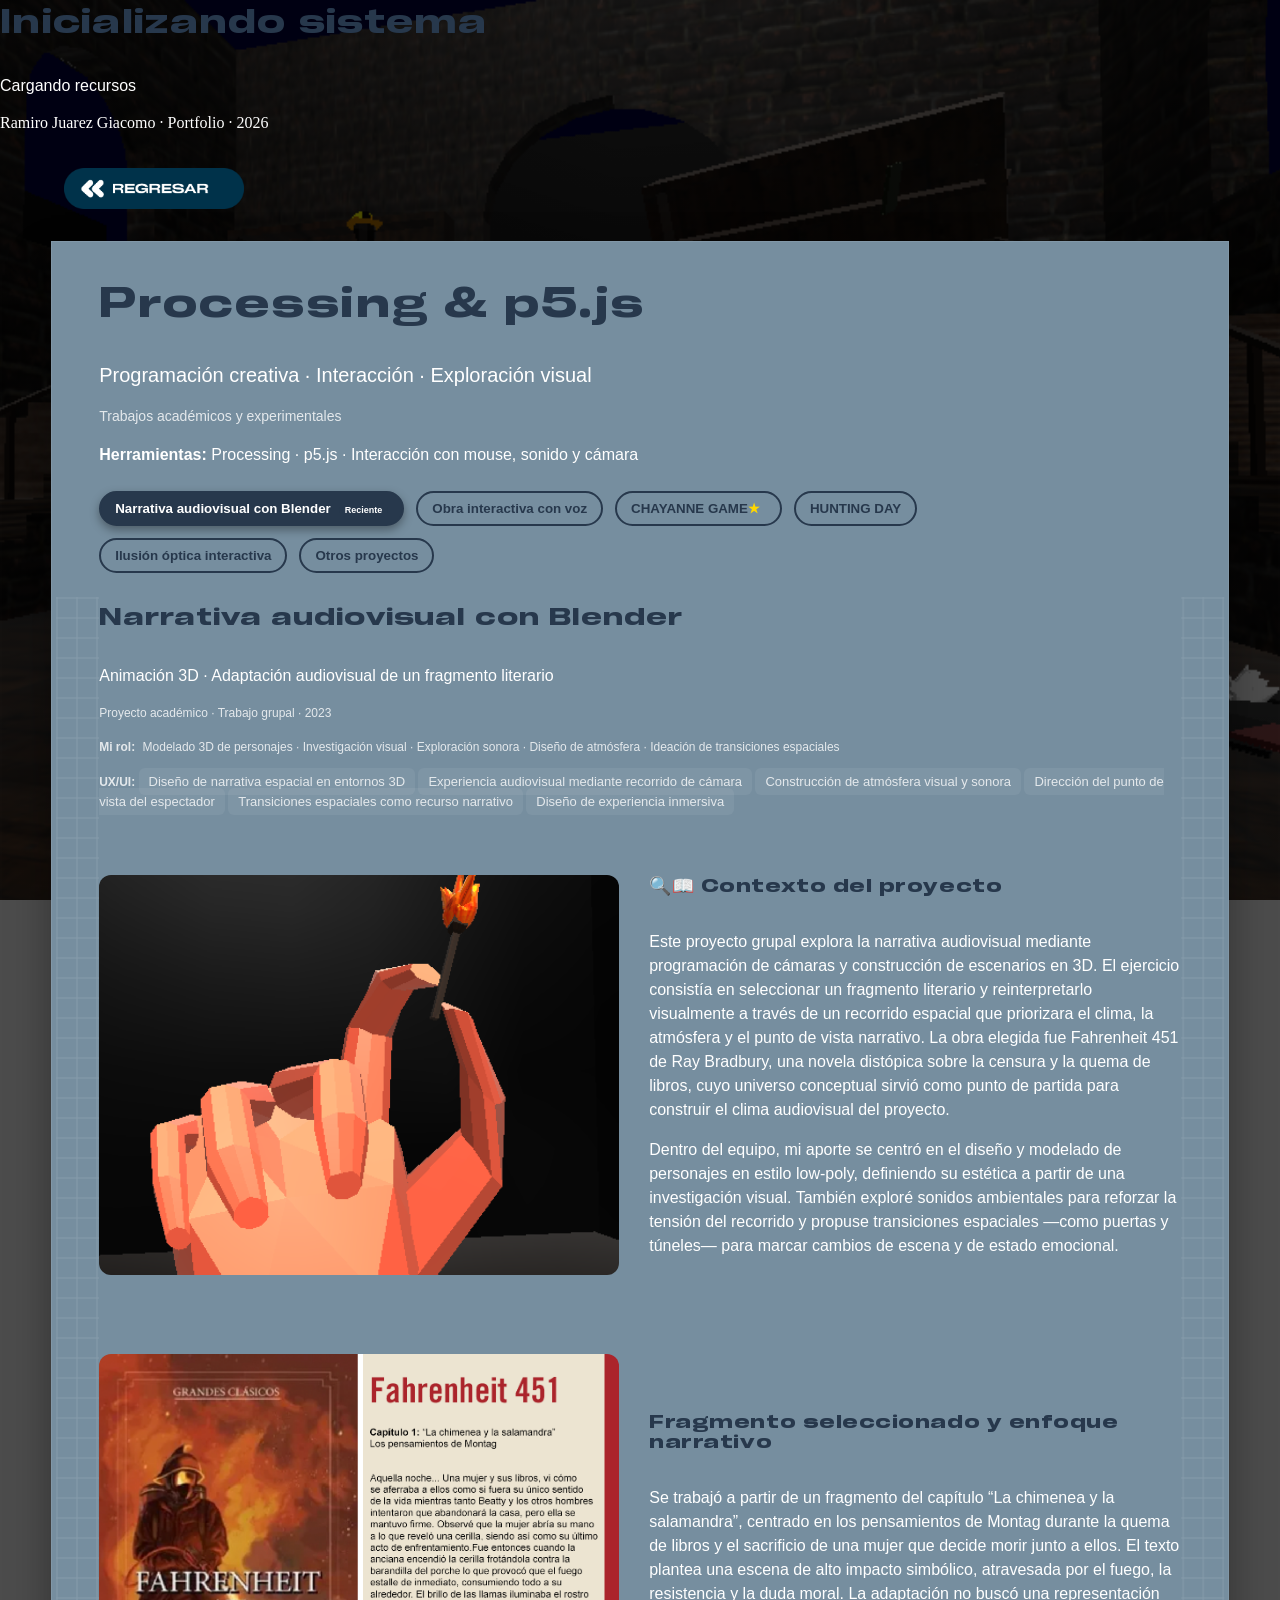
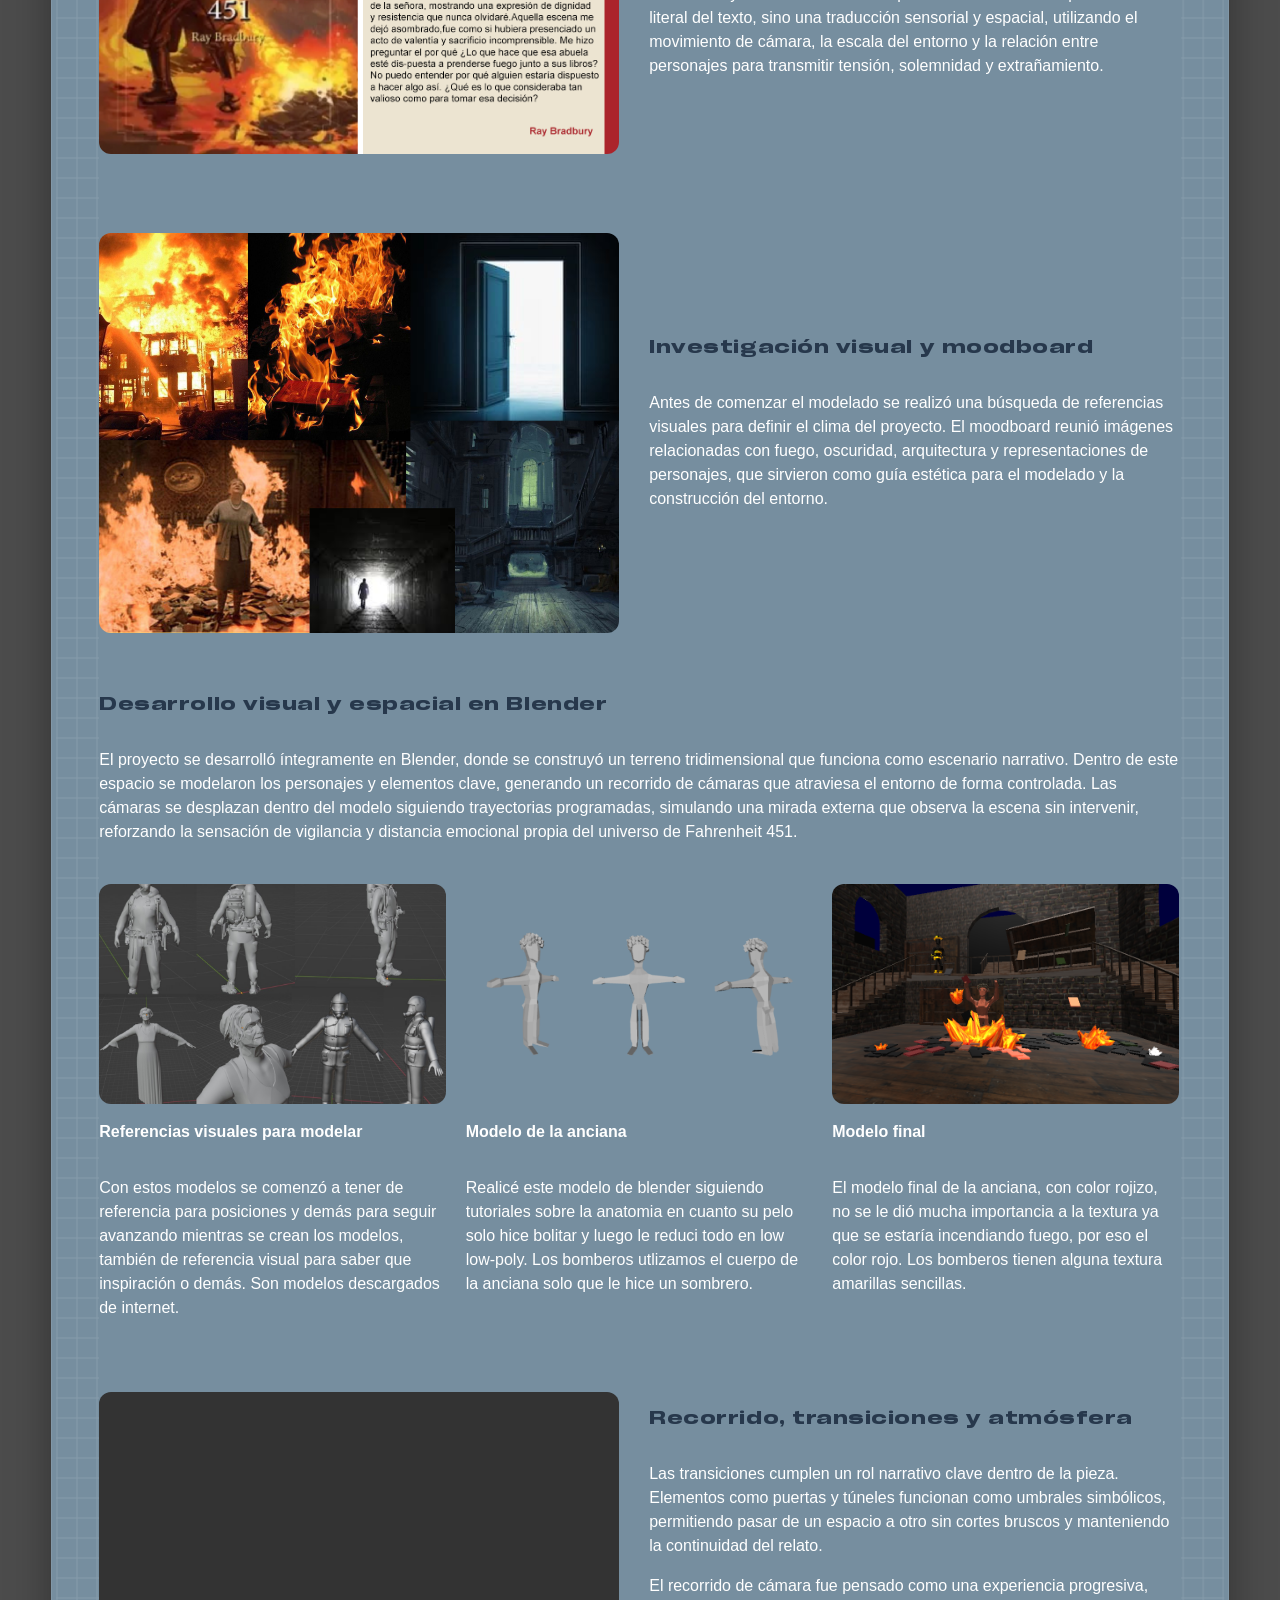
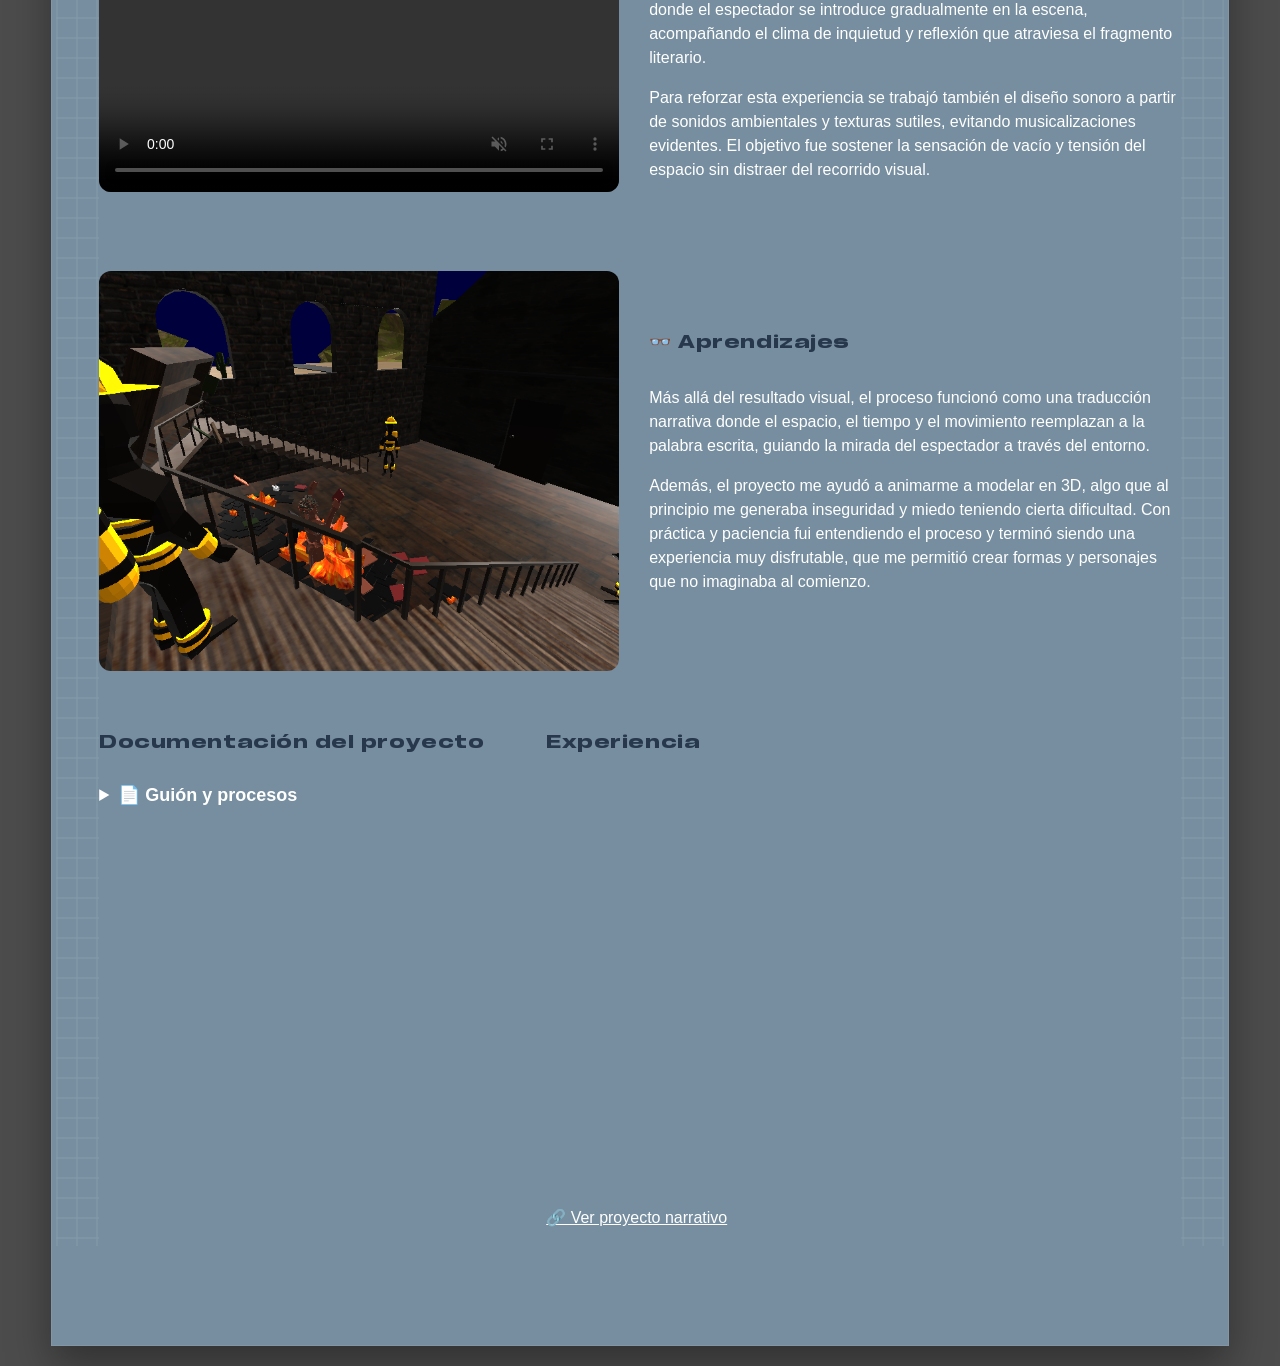
==== commit c5ed9fc8: "pantalla de carga index.html" ====
--- a/index.html
+++ b/index.html
@@ -11,6 +11,27 @@
 
 <body>
 
+  <!-- PANTALLA DE CARGA -->
+<div id="loader">
+
+  <!-- CENTRO -->
+  <div class="loader-center">
+    <h1>Inicializando sistema</h1>
+    <p id="loading-text">Cargando recursos</p>
+
+    <div class="progress-bar">
+      <div class="progress"></div>
+    </div>
+  </div>
+
+  <!-- FOOTER -->
+  <div class="loader-footer">
+     Ramiro Juarez Giacomo · Portfolio · 2026
+
+  </div>
+
+</div>
+  
   <a class="back" id="regresar" href="https://ramirojuarezgiacomo.github.io/ux-ui-2026" aria-label="Volver al portfolio">
     <img class="back-icon"  src="img/regresar.png" alt="Volver al portfolio">
   </a>
